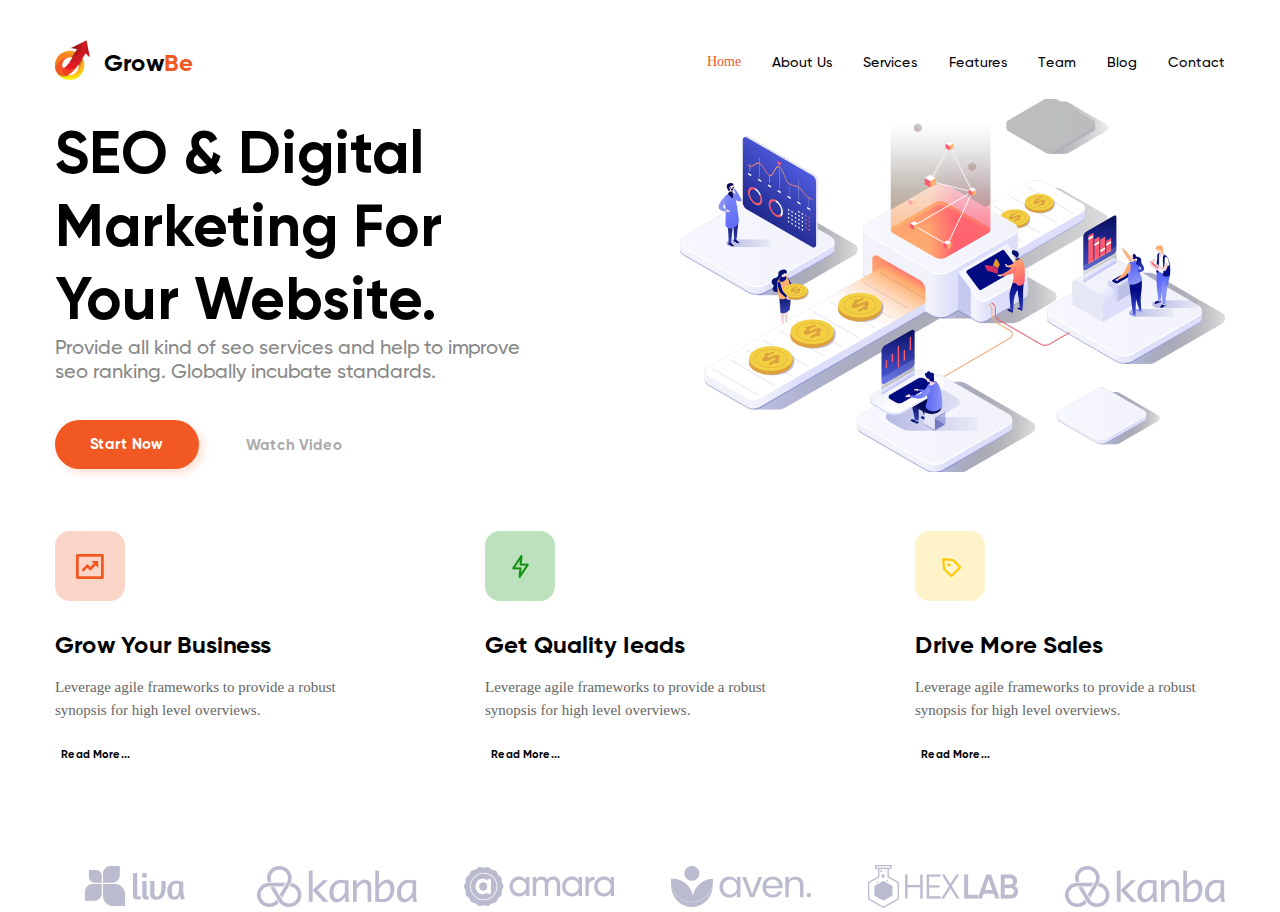
==== Seminar_5/index.html @ be858940 "Работа с проектом" ====
<!DOCTYPE html>
<html lang="en">

<head>
    <meta charset="UTF-8">
    <meta name="viewport" content="width=device-width, initial-scale=1.0">
    <title>First_Project</title>

    <link rel="preconnect" href="https://fonts.googleapis.com">
    <link rel="preconnect" href="https://fonts.gstatic.com" crossorigin>
    <link href="https://fonts.cdnfonts.com/css/gilroy-bold" rel="stylesheet">
    <link rel="stylesheet" href="./assets/styles/style.css">

</head>

<body>

    <header class="menu-and-logo">
        <div class="logo-header">
            <img src="./assets/images/logo.png" alt="GrowBe">

        </div>

        <div class="h1-header">
            <h1><span>Grow</span>Be</h1>

        </div>

        <div class="link-header">
            <a class="link-Home" href="#">Home</a>
            <a class="link-About-Us" href="#">About Us</a>
            <a class="link-Services" href="#">Services</a>
            <a class="link-Features" href="#">Features</a>
            <a class="link-Team" href="#">Team</a>
            <a class="link-Blog" href="#">Blog</a>
            <a class="link-Contact" href="#">Contact</a>
        </div>


    </header>

    <section class="intro">

        <div class="intro-left">

            <h1 class="intro-title">
                SEO & Digital Marketing For Your Website.
            </h1>


            <div class="intro-description">
                Provide all kind of seo services and help to improve seo ranking. Globally incubate standards.
            </div>

            <div class="intro-button-wrapper">
                <button class="intro-button-Start-Now">Start Now</button>
                <button class="intro-button-Watch-Video">Watch Video</button>

            </div>


        </div>
        <div class="intro-right">
            <img src="./assets/images/intro.png">

        </div>

    </section>

    <section class="features">

        <div class="features-item">
            <img src="./assets/images/icon_2.png" alt="">
            <h1 class="features-item-title">Grow Your Business</h1>
            <div class="feature-description">Leverage agile frameworks to provide a robust synopsis for high level overviews.</div>
            <div class="features-button-wrapper">
                <button class="features-button-Read-More">Read More...</button>
            </div>
        </div>


        <div class="features-item">
            <img src="./assets/images/icon_1.png" alt="">
            <h1 class="features-item-title">Get Quality Ieads</h1>
            <div class="feature-description">Leverage agile frameworks to provide a robust synopsis for high level overviews.</div>
            <div class="features-button-wrapper">
                <button class="features-button-Read-More">Read More...</button>
            </div>
        </div>


        <div class="features-item">
            <img src="./assets/images/icon.png" alt="">
            <h1 class="features-item-title">Drive More Sales</h1>
            <div class="feature-description">Leverage agile frameworks to provide a robust synopsis for high level overviews.</div>
            <div class="features-button-wrapper">
                <button class="features-button-Read-More">Read More...</button>
            </div>
        </div>

    </section>

    <footer class="logos">

        <img class="liua-logos" src="./assets/images/Liua.png" alt="Liua">
        <img class="Kanba-logos" src="./assets/images/Kanba.png" alt="Kanba">
        <img class="Amara-logos" src="./assets/images/Amara.png" alt="Amara">
        <img class="Aven-logos" src="./assets/images/Aven.png" alt="Aven">
        <img class="Hexlab-logos" src="./assets/images/Hexlab.png" alt="Hexlab">
        <img class="Kanba-logos-1" src="./assets/images/Kanba.png" alt="Kanba">

    </footer>

</body>

</html>
---- Seminar_5/assets/styles/style.css ----
@font-face {
    font-family: "Gilroy-Bold";
    src: url("../fonts/gilroy-bold.ttf");
    font-style: normal;
    font-weight: 600;
}

@font-face {
    font-family: "Gilroy-Medium";
    src: url("../fonts/gilroy-medium.ttf");
    font-style: normal;
    font-weight: 700;
}

body {
    margin: 0;
    background: #FFF;
}

.title {
    margin: 0;
}

.menu-and-logo {
    width: 1170px;
    margin-top: 40px;
    display: flex;
    gap: 14px;
    align-items: center;
    margin-left: auto;
    margin-right: auto;
    margin-bottom: 15px;
}

.logo-header {
    width: 35px;
    flex-shrink: 0;
}

.h1-header {
    margin-right: 500px;
}

h1 {
    color: #F25822;
    font-family: Gilroy-Bold;
    font-size: 24px;
    font-style: normal;
    font-weight: 400;
    line-height: normal;
    margin: 0;
}

h1 span {
    color: #000;
    font-family: Gilroy-Bold;
    font-size: 24px;
    font-style: normal;
    font-weight: 400;
    line-height: normal;
}

.link-header {
    width: 533px;
    display: flex;
    margin-left: auto;
    margin-right: auto;
    justify-content: space-between;
}

.link-Home {
    text-decoration: none;
    color: #F25822;
    font-family: Gilroy-SemiBold;
    font-size: 14px;
    font-style: normal;
    font-weight: 400;
    line-height: normal;
}

.link-About-Us {
    text-decoration: none;
    color: #000;
    font-family: Gilroy-Medium;
    font-size: 14px;
    font-style: normal;
    font-weight: 400;
    line-height: normal;
}

.link-Services {
    text-decoration: none;
    color: #000;
    font-family: Gilroy-Medium;
    font-size: 14px;
    font-style: normal;
    font-weight: 400;
    line-height: normal;
}

.link-Features {
    text-decoration: none;
    color: #000;
    font-family: Gilroy-Medium;
    font-size: 14px;
    font-style: normal;
    font-weight: 400;
    line-height: normal;
}

.link-Team {
    text-decoration: none;
    color: #000;
    font-family: Gilroy-Medium;
    font-size: 14px;
    font-style: normal;
    font-weight: 400;
    line-height: normal;
}

.link-Blog {
    text-decoration: none;
    color: #000;
    font-family: Gilroy-Medium;
    font-size: 14px;
    font-style: normal;
    font-weight: 400;
    line-height: normal;
}

.link-Contact {
    text-decoration: none;
    color: #000;
    font-family: Gilroy-Medium;
    font-size: 14px;
    font-style: normal;
    font-weight: 400;
    line-height: normal;
}

.intro {
    width: 1170px;
    margin-top: 14px;
    display: flex;
    justify-content: space-between;
    margin-left: auto;
    margin-right: auto;
}

.intro-title {
    margin-top: 17px;
    color: #000;
    font-family: Gilroy-Bold;
    font-size: 60px;
    font-style: normal;
    font-weight: 400;
    line-height: normal;
    width: 522px;
}

.intro-description {
    margin-bottom: 17px;
    color: #888;
    font-family: Gilroy-Medium;
    font-size: 20px;
    font-style: normal;
    font-weight: 400;
    line-height: normal;
    width: 466px;
}

.intro-button-wrapper {
    margin-top: 37px;
    gap: 40.94px;
    display: flex;
}

.intro-button-Start-Now {
    padding: 15px 36px 16px 35px;
    flex-shrink: 0;
    border-radius: 50px;
    background: #F25822;
    box-shadow: 4px 4px 8px 0px rgba(242, 88, 34, 0.20);
    color: #FFF;
    font-family: Gilroy-Bold;
    font-size: 15px;
    font-style: normal;
    font-weight: 400;
    line-height: normal;
    cursor: pointer;
    border: none;
}

.intro-button-Watch-Video {
    color: #AAA;
    font-family: Gilroy-Bold;
    font-size: 15px;
    font-style: normal;
    font-weight: 400;
    line-height: normal;
    border: none;
    cursor: pointer;
    background: none;
}

.features {
    width: 1170px;
    display: flex;
    margin-top: 55px;
    justify-content: space-between;
    margin-left: auto;
    margin-right: auto;
}

.features-item-title {
    margin-top: 25px;
    color: #000;
    font-family: Gilroy-Bold;
    font-size: 24px;
    font-style: normal;
    font-weight: 400;
    line-height: normal;
}

.feature-description {
    margin-top: 17px;
    width: 310px;
    flex-shrink: 0;
    color: #666;
    font-family: Gilroy-Regular;
    font-size: 15px;
    font-style: normal;
    font-weight: 400;
    line-height: 150%;
}

.features-button-wrapper {
    margin-top: 25px;
    display: flex;
}

.features-button-Read-More {
    color: #000;
    font-family: Gilroy-Bold;
    font-size: 11px;
    font-style: normal;
    font-weight: 400;
    line-height: 150%;
    background: none;
    border: none;
    cursor: pointer;
}

.logos {
    width: 1170px;
    margin-top: 97px;
    justify-content: space-between;
    display: flex;
    margin-left: auto;
    margin-right: auto;
}

.liua-logos {
    flex-shrink: 0;
}

.Kanba-logos {
    flex-shrink: 0;
}

.Amara-logos {
    flex-shrink: 0;
}

.Aven-logos {
    flex-shrink: 0;
}

.Hexlab-logos {
    flex-shrink: 0;
}

.Kanba-logos-1 {
    flex-shrink: 0;
}
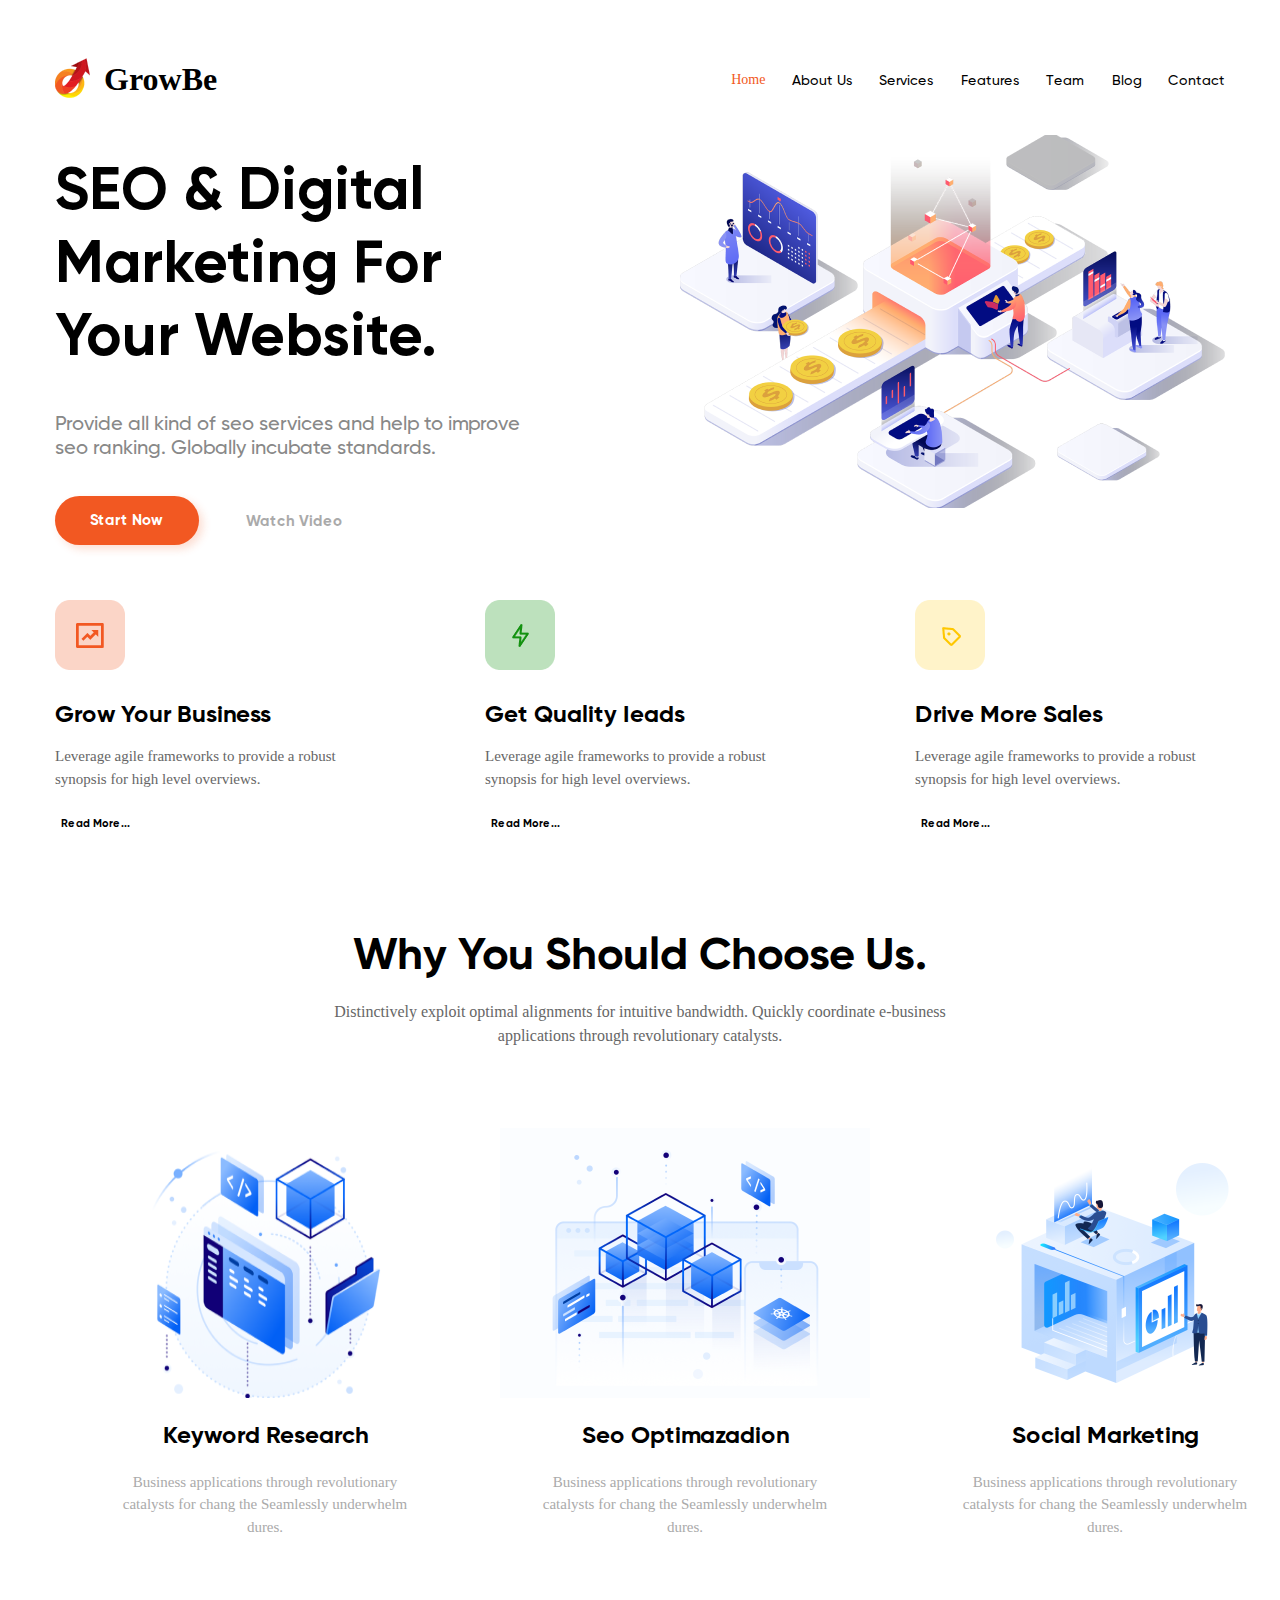
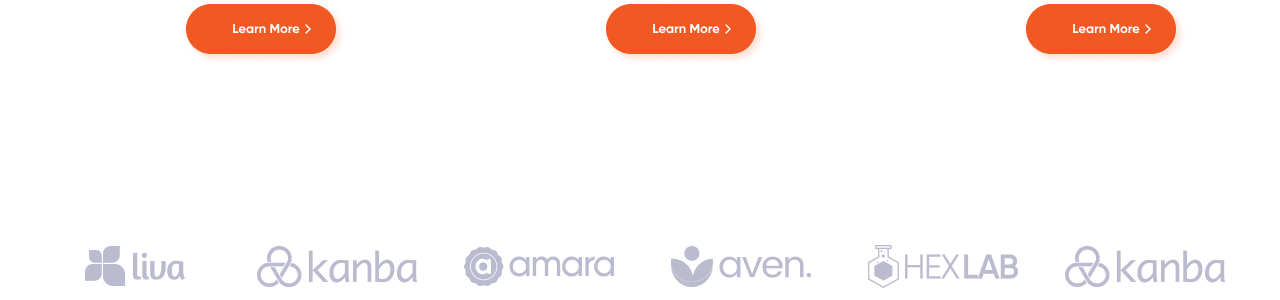
==== commit 471e0dc6: "Редактирование" ====
--- a/Seminar_5/index.html
+++ b/Seminar_5/index.html
@@ -100,6 +100,69 @@
 
     </section>
 
+    <section class="secation title">
+
+        <div class="secation__title">
+            Why You Should Choose Us.
+        </div>
+
+        <div class="secation__text">
+            Distinctively exploit optimal alignments for intuitive bandwidth. Quickly coordinate e-business
+applications through revolutionary catalysts.
+        </div>
+
+
+
+    </section>
+
+    <section class="services center">
+
+        <div class="services__item">
+            <img class="services__item-image" src="./assets/images/services_1.png" alt="Keyword Research">
+            <div class="services__item-title">
+                Keyword Research
+            </div>
+            <div class="services__item-desc">
+                Business applications through revolutionary catalysts for chang the Seamlessly underwhelm dures.
+            </div>
+            <div class="services__item-button">
+                <button class="button_learn-more"><img src="./assets/images/button.png" alt="Learn More"></button>
+
+            </div>
+        </div>
+
+
+        <div class="services__item">
+            <img class="services__item-image" src="./assets/images/services_2.png" alt="Seo Optimazadion">
+            <div class="services__item-title">
+                Seo Optimazadion
+            </div>
+            <div class="services__item-desc">
+                Business applications through revolutionary catalysts for chang the Seamlessly underwhelm dures.
+            </div>
+            <div class="services__item-button">
+                <button class="button_learn-more"><img src="./assets/images/button.png" alt="Learn More"></button>
+
+            </div>
+        </div>
+
+
+        <div class="services__item">
+            <img class="services__item-image" src="./assets/images/services_3.png" alt="Social Marketing">
+            <div class="services__item-title">
+                Social Marketing
+            </div>
+            <div class="services__item-desc">
+                Business applications through revolutionary catalysts for chang the Seamlessly underwhelm dures.
+            </div>
+            <div class="services__item-button">
+                <button class="button_learn-more"><img src="./assets/images/button.png" alt="Learn More"></button>
+
+            </div>
+        </div>
+
+    </section>
+
     <footer class="logos">
 
         <img class="liua-logos" src="./assets/images/Liua.png" alt="Liua">
--- a/Seminar_5/assets/styles/style.css
+++ b/Seminar_5/assets/styles/style.css
@@ -12,7 +12,7 @@
     font-weight: 700;
 }
 
-body {
+.body {
     margin: 0;
     background: #FFF;
 }
@@ -41,7 +41,7 @@
     margin-right: 500px;
 }
 
-h1 {
+.h1 {
     color: #F25822;
     font-family: Gilroy-Bold;
     font-size: 24px;
@@ -51,7 +51,7 @@
     margin: 0;
 }
 
-h1 span {
+.h1 span {
     color: #000;
     font-family: Gilroy-Bold;
     font-size: 24px;
@@ -282,4 +282,92 @@
 
 .Kanba-logos-1 {
     flex-shrink: 0;
+}
+
+.secation{
+    width: 682px;
+    margin-top: 92px;
+    display: grid;
+    margin-left: auto;
+    margin-right: auto;
+}
+
+.secation__title{
+    text-align: center;
+    font-family: Gilroy-Bold;
+    font-size: 45px;
+    font-style: normal;
+    font-weight: 400;
+    line-height: normal;
+
+}
+
+.secation__text{
+    color: #666;
+    text-align: center;
+    font-family: Gilroy-Regular;
+    font-size: 16px;
+    font-style: normal;
+    font-weight: 400;
+    line-height: 150%;
+    margin-top: 19px;
+}
+
+.services {
+    width: 1170px;
+    display: grid;
+    grid-template-columns: repeat(3,1fr);
+    margin-top: 55px;
+    margin-left: auto;
+    margin-right: auto;
+}
+
+.services__item{
+    display: flex;
+    flex-direction: column;
+    align-items: center;
+    padding: 25px;
+    gap: 22px;
+    background: #FFF;
+    
+}
+
+.services__item-image{
+    width: 370px;
+    height: 270px;
+}
+
+.services__item-title{
+    color: #000;
+    
+    font-family: Gilroy-Bold;
+    font-size: 24px;
+    font-style: normal;
+    font-weight: 400;
+    line-height: normal;
+}
+
+.services__item-desc{
+    width: 310px;
+    color: #AAA;
+    text-align: center;
+    font-family: Gilroy-Regular;
+    font-size: 15px;
+    font-style: normal;
+    font-weight: 400;
+    line-height: 150%; /* 22.5px */
+}
+
+.services__item-button{
+    margin-top: 39px;
+
+}
+
+.button_learn-more{
+    cursor: pointer;
+    border: none;
+    background: #FFFFFF;
+    margin-bottom: 50PX;
+
+
 }